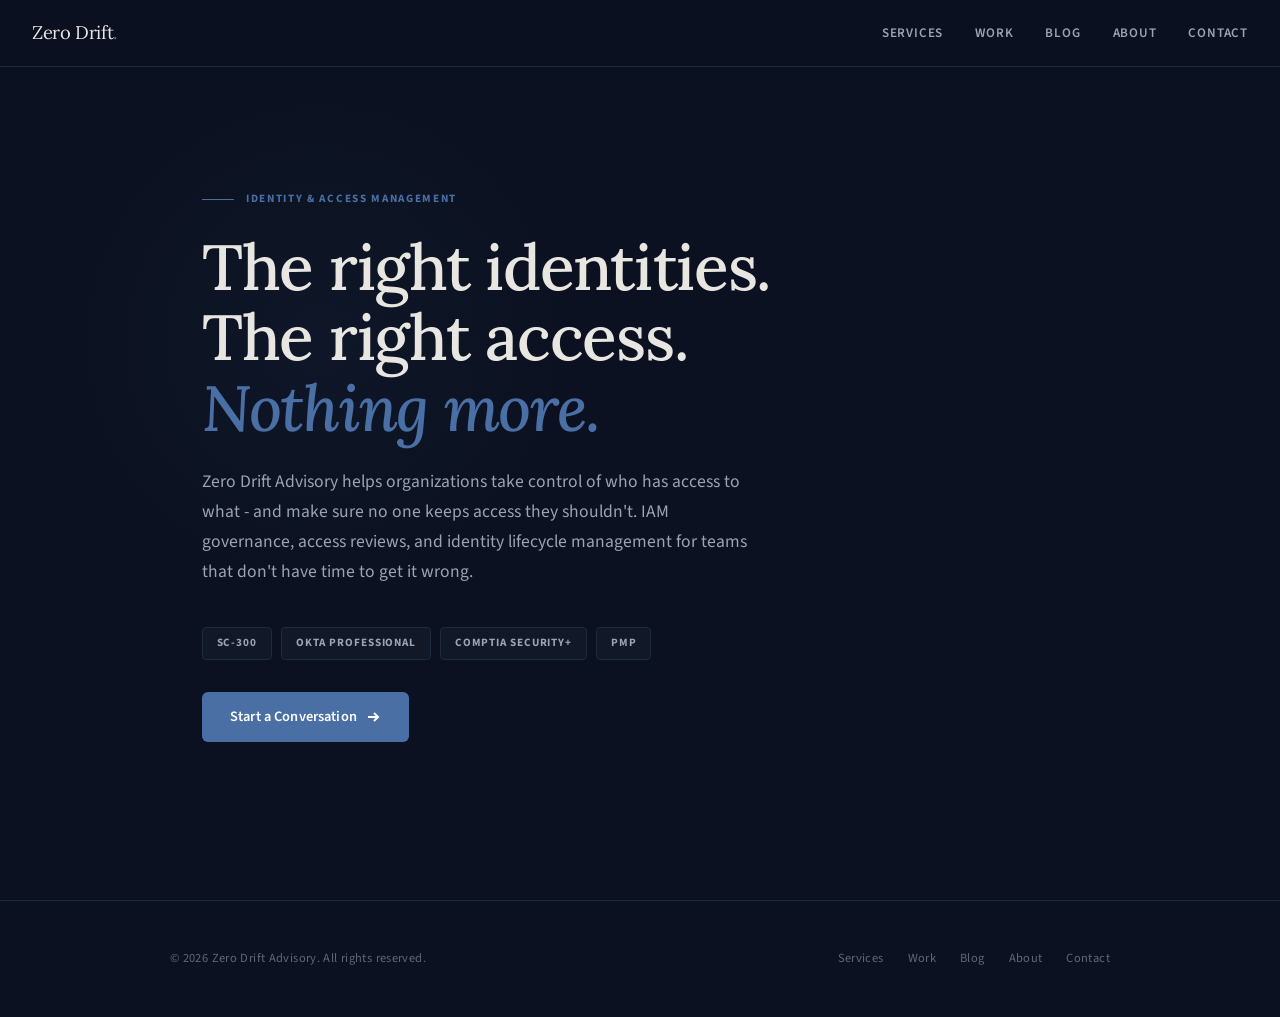
==== index.html @ 2d14dca2 "Add files via upload" ====
<!DOCTYPE html>
<html lang="en">
<head>
<meta charset="UTF-8">
<meta name="viewport" content="width=device-width, initial-scale=1.0">
<title>IAM Consulting - Identity Governance &amp; Access Reviews | Zero Drift Advisory</title>
<meta name="description" content="Zero Drift Advisory delivers IAM consulting, identity governance, access reviews, and JML lifecycle management for organizations that need practical, expert-level identity and access management.">
<meta name="keywords" content="IAM consulting, identity governance, access review, identity and access management, JML lifecycle, access governance, IdP configuration, Okta, Entra ID, Google Workspace, zero drift privileges">
<link rel="canonical" href="https://zerodriftadvisory.com/">
<meta name="robots" content="index, follow">

<!-- Open Graph -->
<meta property="og:title" content="Zero Drift Advisory - IAM Consulting &amp; Identity Governance">
<meta property="og:description" content="Practical identity governance and access management consulting. Access reviews, JML lifecycle design, IdP configuration, and governance frameworks.">
<meta property="og:type" content="website">
<meta property="og:url" content="https://zerodriftadvisory.com/">
<meta property="og:site_name" content="Zero Drift Advisory">
<meta property="og:locale" content="en_US">

<!-- Twitter Card -->
<meta name="twitter:card" content="summary">
<meta name="twitter:title" content="Zero Drift Advisory - IAM Consulting &amp; Identity Governance">
<meta name="twitter:description" content="Practical identity governance and access management consulting for organizations that need it done right.">

<!-- Schema.org JSON-LD -->
<script type="application/ld+json">
{
  "@context": "https://schema.org",
  "@type": "ProfessionalService",
  "name": "Zero Drift Advisory",
  "description": "IAM consulting firm specializing in identity governance, access reviews, JML lifecycle design, and IdP configuration for regulated industries.",
  "url": "https://zerodriftadvisory.com",
  "founder": {
    "@type": "Person",
    "name": "Jake Muniak",
    "jobTitle": "IAM Consultant",
    "description": "Certified project manager and IAM consultant specializing in identity governance and access management."
  },
  "areaServed": {
    "@type": "Country",
    "name": "United States"
  },
  "serviceType": ["IAM Consulting", "Identity Governance", "Access Reviews", "JML Lifecycle Design", "IdP Configuration"],
  "knowsAbout": ["Identity and Access Management", "Okta", "Microsoft Entra ID", "Google Workspace", "Access Governance", "Zero Drift Privileges", "Joiner Mover Leaver"],
  "sameAs": []
}
</script>
<script type="application/ld+json">
{
  "@context": "https://schema.org",
  "@type": "WebSite",
  "name": "Zero Drift Advisory",
  "url": "https://zerodriftadvisory.com",
  "description": "IAM consulting, identity governance, and access management services."
}
</script>

<link rel="preconnect" href="https://fonts.googleapis.com">
<link rel="preconnect" href="https://fonts.gstatic.com" crossorigin>
<link href="https://fonts.googleapis.com/css2?family=Lora:ital,wght@0,400;0,500;0,600;1,400;1,500&family=Source+Sans+3:wght@400;500;600;700&display=swap" rel="stylesheet">
<link rel="stylesheet" href="styles.css">
</head>
<body>

<!-- NAV -->
<nav aria-label="Primary navigation">
  <a href="index.html" class="nav-logo">Zero Drift<span>.</span></a>
  <button class="nav-toggle" aria-label="Toggle navigation" aria-expanded="false">
    <span></span><span></span><span></span>
  </button>
  <div class="nav-links">
    <a href="services.html">Services</a>
    <a href="case-studies.html">Work</a>
    <a href="blog.html">Blog</a>
    <a href="about.html">About</a>
    <a href="contact.html">Contact</a>
  </div>
</nav>

<!-- HERO -->
<div class="page">
  <div class="hero">
    <div class="hero-tag">Identity &amp; Access Management</div>
    <h1>The right identities.<br>The right access.<br><em>Nothing more.</em></h1>
    <p class="hero-sub">Zero Drift Advisory helps organizations take control of who has access to what - and make sure no one keeps access they shouldn't. IAM governance, access reviews, and identity lifecycle management for teams that don't have time to get it wrong.</p>
    <div class="hero-certs">
      <span class="cert-badge">SC-300</span>
      <span class="cert-badge">OKTA PROFESSIONAL</span>
      <span class="cert-badge">COMPTIA SECURITY+</span>
      <span class="cert-badge">PMP</span>
    </div>
    <a href="contact.html" class="btn-primary">
      Start a Conversation
      <svg viewBox="0 0 16 16" fill="none" stroke="currentColor" stroke-width="2"><path d="M3 8h10M9 4l4 4-4 4"/></svg>
    </a>
  </div>
</div>

<!-- FOOTER -->
<footer>
  <div class="footer-inner">
    <span>&copy; 2026 Zero Drift Advisory. All rights reserved.</span>
    <div class="footer-links">
      <a href="services.html">Services</a>
      <a href="case-studies.html">Work</a>
      <a href="blog.html">Blog</a>
      <a href="about.html">About</a>
      <a href="contact.html">Contact</a>
    </div>
  </div>
</footer>

<script src="main.js"></script>
</body>
</html>
---- styles.css ----
/* ═══════════════════════════════════════════════════════════════
   ZERO DRIFT ADVISORY - BASE STYLES
   
   Color Psychology:
   - Deep navy (#0B1120) = authority, stability, trust
   - Slate blue (#4A6FA5) = professionalism, reliability  
   - Warm white (#F0EDE6) = approachability, clarity
   - Muted gold (#C9A96E) = quality, expertise (used sparingly)
   
   Font Psychology:
   - Lora (serif heading) = credibility, tradition, authority
   - Source Sans 3 (body) = clarity, modernity, accessibility
   ═══════════════════════════════════════════════════════════════ */

:root {
  /* Background colors */
  --bg:              #0B1120;
  --bg-card:         #111827;
  --bg-card-hover:   #1A2337;
  --bg-surface:      #0E1526;

  /* Accent / brand colors */
  --accent:          #4A6FA5;
  --accent-dim:      rgba(74,111,165,0.12);
  --accent-glow:     rgba(74,111,165,0.25);
  --accent-warm:     #C9A96E;
  --accent-warm-dim: rgba(201,169,110,0.10);

  /* Text colors */
  --text:            #E8E6E1;
  --text-muted:      #9CA3B4;
  --text-dim:        #5E6678;

  /* Borders */
  --border:          #1E2A3E;
  --border-light:    #2A3650;

  /* Status colors */
  --success:         #5B9E7A;
  --warning:         #D4A94C;
  --danger:          #C06060;

  /* Fonts */
  --font-heading:    'Lora', serif;
  --font-body:       'Source Sans 3', sans-serif;

  /* Typography */
  --h1-size:         clamp(2.6rem, 5.5vw, 4rem);
  --h2-size:         clamp(1.7rem, 3.5vw, 2.4rem);
  --h3-size:         1.05rem;
  --h3-contact-size: 1.5rem;
  --body-size:       0.95rem;
  --body-large:      1.1rem;
  --body-small:      0.88rem;
  --nav-size:        0.82rem;
  --label-size:      0.7rem;
  --button-size:     0.9rem;
  --tag-size:        0.72rem;
  --logo-size:       1.15rem;
  --stat-size:       1.5rem;
  --case-org-size:   1.25rem;
  --step-number-size: 2rem;

  /* Layout */
  --max-width:       940px;
  --card-radius:     8px;
  --button-radius:   6px;
  --card-padding:    1.75rem;
}


/* ── RESET ── */
*, *::before, *::after { margin: 0; padding: 0; box-sizing: border-box; }
html { scroll-behavior: smooth; }

body {
  font-family: var(--font-body);
  background: var(--bg);
  color: var(--text);
  line-height: 1.6;
  font-size: var(--body-size);
  -webkit-font-smoothing: antialiased;
  -moz-osx-font-smoothing: grayscale;
}


/* ── HEADINGS ── */
h1 {
  font-family: var(--font-heading);
  font-size: var(--h1-size);
  line-height: 1.1;
  letter-spacing: -0.02em;
  font-weight: 500;
  color: var(--text);
}

h2, .section-title {
  font-family: var(--font-heading);
  font-size: var(--h2-size);
  letter-spacing: -0.015em;
  font-weight: 500;
  color: var(--text);
}

h3 {
  font-size: var(--h3-size);
  font-weight: 600;
  color: var(--text);
}

p {
  font-size: var(--body-size);
  color: var(--text-muted);
  line-height: 1.7;
}


/* ── LINKS ── */
a { color: var(--accent); text-decoration: none; transition: color 0.2s; }
a:hover { color: var(--text); }


/* ── ANIMATIONS ── */
@keyframes fadeUp {
  from { opacity: 0; transform: translateY(24px); }
  to   { opacity: 1; transform: translateY(0); }
}
.animate-in {
  opacity: 0;
  animation: fadeUp 0.6s ease-out forwards;
}
.animate-in:nth-child(1) { animation-delay: 0s; }
.animate-in:nth-child(2) { animation-delay: 0.08s; }
.animate-in:nth-child(3) { animation-delay: 0.16s; }
.animate-in:nth-child(4) { animation-delay: 0.24s; }
.animate-in:nth-child(5) { animation-delay: 0.32s; }
.animate-in:nth-child(6) { animation-delay: 0.4s; }
.animate-in:nth-child(7) { animation-delay: 0.48s; }
.animate-in:nth-child(8) { animation-delay: 0.56s; }
/* ═══════════════════════════════════════════════════════════════
   LAYOUT - Nav, Footer, Page Wrapper, Hero, Sections
   ═══════════════════════════════════════════════════════════════ */


/* ── BUTTONS ── */
.btn-primary {
  display: inline-flex;
  align-items: center;
  gap: 0.5rem;
  padding: 0.85rem 1.75rem;
  background: var(--accent);
  color: #fff;
  font-family: var(--font-body);
  font-weight: 600;
  font-size: var(--button-size);
  border: none;
  border-radius: var(--button-radius);
  text-decoration: none;
  cursor: pointer;
  transition: transform 0.15s, box-shadow 0.15s, background 0.2s;
  width: fit-content;
  letter-spacing: 0.01em;
}
.btn-primary:hover {
  transform: translateY(-1px);
  box-shadow: 0 8px 30px var(--accent-glow);
  color: #fff;
  background: #5680B8;
}
.btn-primary svg { width: 16px; height: 16px; }

.btn-secondary {
  display: inline-flex;
  align-items: center;
  gap: 0.5rem;
  padding: 0.75rem 1.5rem;
  background: transparent;
  color: var(--accent);
  font-family: var(--font-body);
  font-weight: 600;
  font-size: var(--body-small);
  border: 1px solid var(--accent);
  border-radius: var(--button-radius);
  text-decoration: none;
  cursor: pointer;
  transition: background 0.2s, color 0.2s;
}
.btn-secondary:hover {
  background: var(--accent-dim);
  color: var(--text);
}


/* ── NAV ── */
nav {
  position: fixed;
  top: 0; left: 0; right: 0;
  z-index: 100;
  padding: 1.15rem 2rem;
  background: rgba(11,17,32,0.88);
  backdrop-filter: blur(20px);
  -webkit-backdrop-filter: blur(20px);
  border-bottom: 1px solid var(--border);
  display: flex;
  justify-content: space-between;
  align-items: center;
}

.nav-logo {
  font-family: var(--font-heading);
  font-size: var(--logo-size);
  color: var(--text);
  letter-spacing: -0.02em;
  text-decoration: none;
}
.nav-logo span { color: var(--accent); }

.nav-links {
  display: flex;
  gap: 2rem;
  align-items: center;
}
.nav-links a {
  color: var(--text-muted);
  text-decoration: none;
  font-size: var(--nav-size);
  font-weight: 600;
  letter-spacing: 0.06em;
  text-transform: uppercase;
  transition: color 0.2s;
}
.nav-links a:hover,
.nav-links a.active { color: var(--text); }

/* Mobile nav toggle */
.nav-toggle {
  display: none;
  background: none;
  border: none;
  cursor: pointer;
  padding: 0.5rem;
  color: var(--text);
}
.nav-toggle span {
  display: block;
  width: 22px;
  height: 2px;
  background: var(--text);
  margin: 5px 0;
  transition: transform 0.3s, opacity 0.3s;
  border-radius: 2px;
}
.nav-toggle.open span:nth-child(1) { transform: rotate(45deg) translate(5px, 5px); }
.nav-toggle.open span:nth-child(2) { opacity: 0; }
.nav-toggle.open span:nth-child(3) { transform: rotate(-45deg) translate(5px, -5px); }


/* ── PAGE WRAPPER ── */
.page {
  max-width: var(--max-width);
  margin: 0 auto;
  padding: 0 2rem;
}


/* ── HERO ── */
.hero {
  min-height: 100vh;
  display: flex;
  flex-direction: column;
  justify-content: center;
  padding-top: 6rem;
  padding-bottom: 4rem;
  position: relative;
}
.hero::before {
  content: '';
  position: absolute;
  top: 10%;
  left: -15%;
  width: 500px;
  height: 500px;
  background: radial-gradient(circle, rgba(74,111,165,0.06) 0%, transparent 70%);
  pointer-events: none;
}
.hero-tag {
  font-size: var(--label-size);
  font-weight: 700;
  letter-spacing: 0.15em;
  text-transform: uppercase;
  color: var(--accent);
  margin-bottom: 1.5rem;
  display: flex;
  align-items: center;
  gap: 0.75rem;
}
.hero-tag::before {
  content: '';
  width: 32px;
  height: 1px;
  background: var(--accent);
}
.hero h1 { margin-bottom: 1.5rem; }
.hero h1 em {
  font-style: italic;
  color: var(--accent);
}
.hero-sub {
  font-size: var(--body-large);
  color: var(--text-muted);
  max-width: 560px;
  line-height: 1.7;
  margin-bottom: 2.5rem;
}
.hero-certs {
  display: flex;
  flex-wrap: wrap;
  gap: 0.6rem;
  margin-bottom: 2rem;
}
.cert-badge {
  font-size: var(--label-size);
  font-weight: 700;
  letter-spacing: 0.08em;
  padding: 0.4rem 0.85rem;
  border: 1px solid var(--border);
  border-radius: 4px;
  color: var(--text-muted);
  background: var(--bg-card);
}

.hero-tag,
.hero h1,
.hero-sub,
.hero-certs,
.hero .btn-primary {
  animation: fadeUp 0.6s ease-out both;
}
.hero h1      { animation-delay: 0.1s; }
.hero-sub     { animation-delay: 0.2s; }
.hero-certs   { animation-delay: 0.3s; }
.hero .btn-primary { animation-delay: 0.4s; }


/* ── SECTIONS (used on inner pages) ── */
.page-header {
  padding-top: 8rem;
  padding-bottom: 3rem;
}
.section-label {
  font-size: var(--label-size);
  font-weight: 700;
  letter-spacing: 0.18em;
  text-transform: uppercase;
  color: var(--accent);
  margin-bottom: 0.75rem;
}
.section-title { margin-bottom: 1rem; }
.section-desc {
  color: var(--text-muted);
  max-width: 560px;
  margin-bottom: 3rem;
  line-height: 1.7;
}

.page-section {
  padding: 4rem 0;
}
.page-section + .page-section {
  border-top: 1px solid var(--border);
}


/* ── DIVIDER ── */
.divider {
  max-width: var(--max-width);
  margin: 0 auto;
  height: 1px;
  background: var(--border);
}


/* ── FOOTER ── */
footer {
  text-align: center;
  padding: 3rem 2rem;
  border-top: 1px solid var(--border);
  color: var(--text-dim);
  font-size: 0.78rem;
  letter-spacing: 0.03em;
}
footer .footer-inner {
  max-width: var(--max-width);
  margin: 0 auto;
  display: flex;
  justify-content: space-between;
  align-items: center;
}
footer .footer-links {
  display: flex;
  gap: 1.5rem;
}
footer .footer-links a {
  color: var(--text-dim);
  font-size: 0.78rem;
  text-decoration: none;
  transition: color 0.2s;
}
footer .footer-links a:hover { color: var(--text-muted); }
/* ═══════════════════════════════════════════════════════════════
   COMPONENTS - Services, Cases, Approach, About, Contact, Blog
   ═══════════════════════════════════════════════════════════════ */


/* ── SERVICES GRID ── */
.services-grid {
  display: grid;
  grid-template-columns: repeat(2, 1fr);
  gap: 1.25rem;
}
.service-card {
  background: var(--bg-card);
  border: 1px solid var(--border);
  border-radius: var(--card-radius);
  padding: var(--card-padding);
  transition: border-color 0.25s, background 0.25s, transform 0.2s;
}
.service-card:hover {
  border-color: var(--accent);
  background: var(--bg-card-hover);
  transform: translateY(-2px);
}
.service-icon {
  width: 40px;
  height: 40px;
  background: var(--accent-dim);
  border-radius: var(--card-radius);
  display: flex;
  align-items: center;
  justify-content: center;
  margin-bottom: 1rem;
  color: var(--accent);
  font-size: 1.1rem;
}
.service-card h3 { margin-bottom: 0.5rem; }
.service-card p {
  font-size: var(--body-small);
  line-height: 1.65;
}


/* ── CASE STUDIES GRID ── */
.cases-grid {
  display: grid;
  grid-template-columns: repeat(2, 1fr);
  gap: 1.5rem;
}
.case-card {
  background: var(--bg-card);
  border: 1px solid var(--border);
  border-radius: var(--card-radius);
  overflow: hidden;
  transition: border-color 0.25s, transform 0.25s;
  text-decoration: none;
  color: inherit;
  display: flex;
  flex-direction: column;
}
.case-card:hover {
  border-color: var(--accent);
  transform: translateY(-3px);
  color: inherit;
}
.case-card-image {
  width: 100%;
  height: 200px;
  background: var(--bg-surface);
  display: flex;
  align-items: center;
  justify-content: center;
  border-bottom: 1px solid var(--border);
  overflow: hidden;
}
.case-card-image img {
  width: 300px;
  height: 200px;
  object-fit: contain;
  opacity: 0.7;
}
.case-card-image .placeholder-logo {
  width: 120px;
  height: 120px;
  border-radius: 12px;
  background: linear-gradient(135deg, var(--accent-dim) 0%, rgba(74,111,165,0.06) 100%);
  border: 1px solid var(--border-light);
  display: flex;
  align-items: center;
  justify-content: center;
  color: var(--text-dim);
  font-size: var(--label-size);
  font-weight: 600;
  letter-spacing: 0.08em;
  text-transform: uppercase;
}
.case-card-body {
  padding: 1.5rem;
  flex: 1;
  display: flex;
  flex-direction: column;
}
.case-card-type {
  font-size: var(--label-size);
  font-weight: 700;
  letter-spacing: 0.1em;
  text-transform: uppercase;
  color: var(--accent);
  margin-bottom: 0.5rem;
}
.case-card-org {
  font-family: var(--font-heading);
  font-size: var(--case-org-size);
  letter-spacing: -0.01em;
  margin-bottom: 0.6rem;
  color: var(--text);
  font-weight: 500;
}
.case-card-desc {
  color: var(--text-muted);
  font-size: var(--body-small);
  line-height: 1.6;
  margin-bottom: 1rem;
  flex: 1;
}
.case-card-stats {
  display: flex;
  flex-wrap: wrap;
  gap: 1.25rem;
  padding-top: 1rem;
  border-top: 1px solid var(--border);
}
.case-stat-value {
  font-size: 1.15rem;
  font-weight: 700;
  color: var(--text);
  line-height: 1;
}
.case-stat-label {
  font-size: var(--tag-size);
  color: var(--text-dim);
  text-transform: uppercase;
  letter-spacing: 0.06em;
  margin-top: 0.2rem;
}
.case-card-tags {
  display: flex;
  flex-wrap: wrap;
  gap: 0.35rem;
  margin-top: 0.75rem;
}
.deliverable-tag {
  font-size: var(--tag-size);
  font-weight: 500;
  padding: 0.25rem 0.55rem;
  background: rgba(91,158,122,0.08);
  color: var(--success);
  border-radius: 4px;
  letter-spacing: 0.02em;
}

/* In-progress card */
.case-card.in-progress {
  border-style: dashed;
  opacity: 0.55;
}
.case-card.in-progress:hover {
  transform: none;
  border-color: var(--border);
}


/* ── APPROACH STEPS ── */
.approach-steps {
  display: grid;
  grid-template-columns: repeat(4, 1fr);
  gap: 1.25rem;
  counter-reset: step;
}
.approach-step {
  position: relative;
  padding: var(--card-padding);
  background: var(--bg-card);
  border: 1px solid var(--border);
  border-radius: var(--card-radius);
  counter-increment: step;
  transition: border-color 0.25s;
}
.approach-step:hover { border-color: var(--accent); }
.approach-step::before {
  content: counter(step, decimal-leading-zero);
  font-family: var(--font-heading);
  font-size: var(--step-number-size);
  color: var(--accent);
  opacity: 0.4;
  display: block;
  margin-bottom: 0.75rem;
}
.approach-step h3 {
  font-size: var(--h3-size);
  margin-bottom: 0.4rem;
}
.approach-step p {
  font-size: var(--body-small);
  line-height: 1.6;
}


/* ── ABOUT ── */
.about-content {
  display: grid;
  grid-template-columns: 1fr 1fr;
  gap: 3rem;
  align-items: start;
}
.about-text p {
  line-height: 1.75;
  margin-bottom: 1rem;
}
.about-details {
  background: var(--bg-card);
  border: 1px solid var(--border);
  border-radius: var(--card-radius);
  padding: var(--card-padding);
}
.about-detail-row {
  display: flex;
  justify-content: space-between;
  padding: 0.7rem 0;
  border-bottom: 1px solid var(--border);
  font-size: var(--body-small);
}
.about-detail-row:last-child { border-bottom: none; }
.about-detail-row .label { color: var(--text-dim); }
.about-detail-row .value { color: var(--text); font-weight: 500; }


/* ── CONTACT ── */
.contact-box {
  background: var(--bg-card);
  border: 1px solid var(--border);
  border-radius: var(--card-radius);
  padding: 3rem;
  text-align: center;
  max-width: 560px;
  margin: 0 auto;
}
.contact-box h3 {
  font-family: var(--font-heading);
  font-size: var(--h3-contact-size);
  margin-bottom: 0.75rem;
  font-weight: 500;
}
.contact-box p {
  margin-bottom: 1.5rem;
  font-size: var(--body-small);
}

/* ── CTA SECTIONS ── */
.cta-section {
  text-align: center;
  padding-bottom: 5rem;
}
.cta-section p {
  color: var(--text-muted);
  margin-bottom: 1.5rem;
}
.cta-section-tall {
  padding-bottom: 6rem;
}


/* ── BLOG ── */
.blog-grid {
  display: grid;
  grid-template-columns: 1fr;
  gap: 1.5rem;
}
.blog-card {
  background: var(--bg-card);
  border: 1px solid var(--border);
  border-radius: var(--card-radius);
  padding: var(--card-padding);
  transition: border-color 0.25s, background 0.25s, transform 0.2s;
  text-decoration: none;
  color: inherit;
  display: block;
}
.blog-card:hover {
  border-color: var(--accent);
  background: var(--bg-card-hover);
  transform: translateY(-2px);
  color: inherit;
}
.blog-card-meta {
  display: flex;
  align-items: center;
  gap: 1rem;
  margin-bottom: 0.75rem;
}
.blog-card-date {
  font-size: var(--label-size);
  font-weight: 600;
  letter-spacing: 0.06em;
  text-transform: uppercase;
  color: var(--text-dim);
}
.blog-card-category {
  font-size: var(--tag-size);
  font-weight: 600;
  padding: 0.2rem 0.5rem;
  background: var(--accent-dim);
  color: var(--accent);
  border-radius: 3px;
  letter-spacing: 0.04em;
  text-transform: uppercase;
}
.blog-card h3 {
  font-family: var(--font-heading);
  font-size: 1.2rem;
  font-weight: 500;
  margin-bottom: 0.5rem;
  color: var(--text);
  line-height: 1.35;
}
.blog-card p {
  font-size: var(--body-small);
  line-height: 1.65;
  color: var(--text-muted);
}
.blog-card-tags {
  display: flex;
  flex-wrap: wrap;
  gap: 0.35rem;
  margin-top: 0.75rem;
}
.blog-tag {
  font-size: var(--tag-size);
  font-weight: 500;
  padding: 0.2rem 0.5rem;
  border: 1px solid var(--border);
  border-radius: 3px;
  color: var(--text-dim);
  letter-spacing: 0.02em;
}
.blog-card-read {
  display: inline-flex;
  align-items: center;
  gap: 0.35rem;
  margin-top: 1rem;
  font-size: var(--body-small);
  font-weight: 600;
  color: var(--accent);
}
.blog-card-read svg { width: 14px; height: 14px; }

/* Blog featured card variant */
.blog-card.featured {
  border-color: var(--border-light);
  position: relative;
}
.blog-card.featured::before {
  content: 'FEATURED';
  position: absolute;
  top: var(--card-padding);
  right: var(--card-padding);
  font-size: var(--tag-size);
  font-weight: 700;
  letter-spacing: 0.1em;
  color: var(--accent-warm);
  background: var(--accent-warm-dim);
  padding: 0.2rem 0.55rem;
  border-radius: 3px;
}
/* ═══════════════════════════════════════════════════════════════
   RESPONSIVE BREAKPOINTS
   
   Targets:
   - 1200px+ : Desktop (default)
   - 769-1200px : Tablet landscape / small desktop
   - 481-768px : Tablet portrait
   - 320-480px : Mobile
   
   Coverage: ~98% of devices per StatCounter data
   ═══════════════════════════════════════════════════════════════ */

/* Tablet landscape / small desktop */
@media (max-width: 1024px) {
  .approach-steps {
    grid-template-columns: repeat(2, 1fr);
  }
}

/* Tablet portrait */
@media (max-width: 768px) {
  nav {
    padding: 1rem 1.25rem;
  }
  .nav-links {
    display: none;
    position: fixed;
    top: 0;
    left: 0;
    right: 0;
    bottom: 0;
    background: rgba(11,17,32,0.97);
    backdrop-filter: blur(24px);
    -webkit-backdrop-filter: blur(24px);
    flex-direction: column;
    justify-content: center;
    align-items: center;
    gap: 2rem;
    z-index: 99;
  }
  .nav-links.open { display: flex; }
  .nav-links a {
    font-size: 1.1rem;
    letter-spacing: 0.1em;
  }
  .nav-toggle { display: block; z-index: 101; }

  .hero { padding-top: 5rem; min-height: auto; padding-bottom: 3rem; }
  .page-header { padding-top: 6rem; padding-bottom: 2rem; }
  .page { padding: 0 1.25rem; }

  .services-grid { grid-template-columns: 1fr; }
  .cases-grid { grid-template-columns: 1fr; }
  .approach-steps { grid-template-columns: 1fr; }
  .about-content { grid-template-columns: 1fr; gap: 1.5rem; }

  .contact-box { padding: 2rem 1.5rem; }

  footer .footer-inner {
    flex-direction: column;
    gap: 1rem;
  }
}

/* Mobile */
@media (max-width: 480px) {
  :root {
    --h1-size: 2.2rem;
    --h2-size: 1.6rem;
    --card-padding: 1.25rem;
  }

  nav { padding: 0.85rem 1rem; }
  .hero { padding-top: 4.5rem; }
  .page-header { padding-top: 5rem; }
  .page { padding: 0 1rem; }

  .hero-certs { gap: 0.4rem; }
  .cert-badge { font-size: 0.62rem; padding: 0.3rem 0.6rem; }

  .case-card-image { height: 160px; }
  .case-card-body { padding: 1.25rem; }

  .page-section { padding: 3rem 0; }
}

/* Small mobile (iPhone SE, Galaxy S series) */
@media (max-width: 360px) {
  :root {
    --h1-size: 1.9rem;
    --h2-size: 1.45rem;
  }
  .page { padding: 0 0.85rem; }
  .btn-primary { padding: 0.75rem 1.25rem; font-size: 0.85rem; }
}

/* Landscape phone */
@media (max-height: 500px) and (orientation: landscape) {
  .hero { min-height: auto; padding-top: 5rem; padding-bottom: 2rem; }
}

/* High-DPI / retina - ensure crisp borders */
@media (-webkit-min-device-pixel-ratio: 2), (min-resolution: 192dpi) {
  .service-card,
  .case-card,
  .approach-step,
  .about-details,
  .contact-box,
  .blog-card {
    border-width: 0.5px;
  }
}

/* Prefers reduced motion */
@media (prefers-reduced-motion: reduce) {
  *, *::before, *::after {
    animation-duration: 0.01ms !important;
    transition-duration: 0.01ms !important;
  }
}
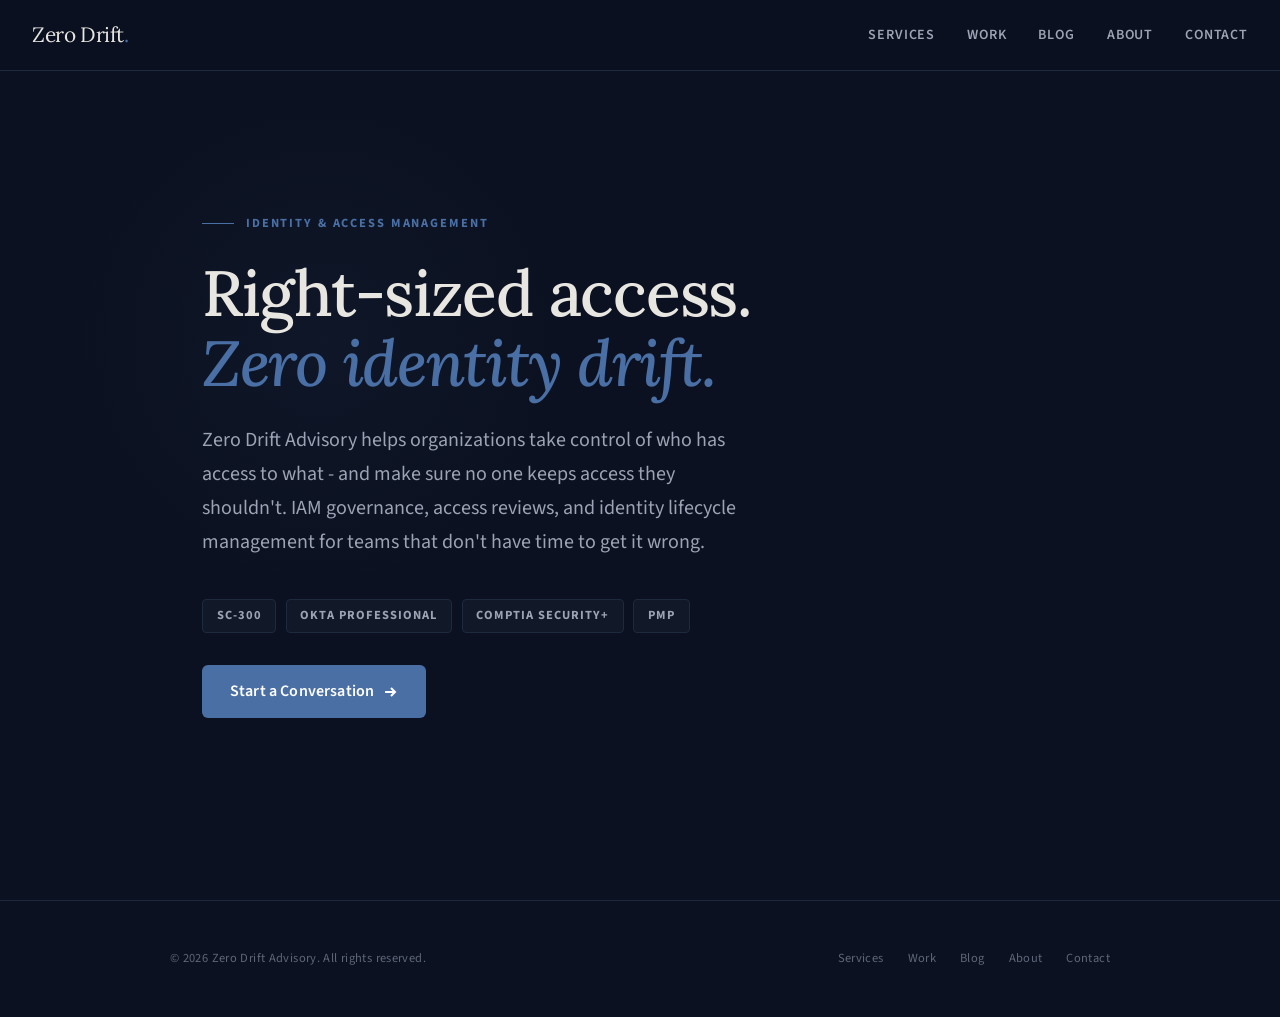
==== commit 9cbf3012: "Update index.html" ====
--- a/index.html
+++ b/index.html
@@ -81,7 +81,7 @@
 <div class="page">
   <div class="hero">
     <div class="hero-tag">Identity &amp; Access Management</div>
-    <h1>The right identities.<br>The right access.<br><em>Nothing more.</em></h1>
+    <h1>Right-sized access.<br><em>Zero identity drift.</em></h1>
     <p class="hero-sub">Zero Drift Advisory helps organizations take control of who has access to what - and make sure no one keeps access they shouldn't. IAM governance, access reviews, and identity lifecycle management for teams that don't have time to get it wrong.</p>
     <div class="hero-certs">
       <span class="cert-badge">SC-300</span>
--- a/styles.css
+++ b/styles.css
@@ -1,15 +1,15 @@
 /* ═══════════════════════════════════════════════════════════════
    ZERO DRIFT ADVISORY - BASE STYLES
    
-   Color Psychology:
-   - Deep navy (#0B1120) = authority, stability, trust
-   - Slate blue (#4A6FA5) = professionalism, reliability  
-   - Warm white (#F0EDE6) = approachability, clarity
-   - Muted gold (#C9A96E) = quality, expertise (used sparingly)
+   Palette:
+   - Deep navy (#0B1120) - base background
+   - Slate blue (#4A6FA5) - primary accent
+   - Warm white (#F0EDE6) - text
+   - Muted gold (#C9A96E) - reserved accent
    
-   Font Psychology:
-   - Lora (serif heading) = credibility, tradition, authority
-   - Source Sans 3 (body) = clarity, modernity, accessibility
+   Fonts:
+   - Lora (serif) - headings
+   - Source Sans 3 (sans) - body
    ═══════════════════════════════════════════════════════════════ */
 
 :root {
@@ -47,19 +47,19 @@
   /* Typography */
   --h1-size:         clamp(2.6rem, 5.5vw, 4rem);
   --h2-size:         clamp(1.7rem, 3.5vw, 2.4rem);
-  --h3-size:         1.05rem;
-  --h3-contact-size: 1.5rem;
-  --body-size:       0.95rem;
-  --body-large:      1.1rem;
-  --body-small:      0.88rem;
-  --nav-size:        0.82rem;
-  --label-size:      0.7rem;
-  --button-size:     0.9rem;
-  --tag-size:        0.72rem;
-  --logo-size:       1.15rem;
-  --stat-size:       1.5rem;
-  --case-org-size:   1.25rem;
-  --step-number-size: 2rem;
+  --h3-size:         1.2rem;
+  --h3-contact-size: 1.7rem;
+  --body-size:       1.08rem;
+  --body-large:      1.25rem;
+  --body-small:      1rem;
+  --nav-size:        0.88rem;
+  --label-size:      0.78rem;
+  --button-size:     1rem;
+  --tag-size:        0.8rem;
+  --logo-size:       1.3rem;
+  --stat-size:       1.65rem;
+  --case-org-size:   1.4rem;
+  --step-number-size: 2.2rem;
 
   /* Layout */
   --max-width:       940px;
@@ -482,10 +482,10 @@
   overflow: hidden;
 }
 .case-card-image img {
-  width: 300px;
-  height: 200px;
-  object-fit: contain;
-  opacity: 0.7;
+  width: 100%;
+  height: 100%;
+  object-fit: cover;
+  opacity: 1;
 }
 .case-card-image .placeholder-logo {
   width: 120px;
@@ -803,28 +803,26 @@
 @media (max-width: 768px) {
   nav {
     padding: 1rem 1.25rem;
+    position: sticky;
+    flex-wrap: wrap;
   }
   .nav-links {
     display: none;
-    position: fixed;
-    top: 0;
-    left: 0;
-    right: 0;
-    bottom: 0;
-    background: rgba(11,17,32,0.97);
-    backdrop-filter: blur(24px);
-    -webkit-backdrop-filter: blur(24px);
+    flex-basis: 100%;
     flex-direction: column;
-    justify-content: center;
-    align-items: center;
-    gap: 2rem;
-    z-index: 99;
+    gap: 0;
+    padding: 0.75rem 0 0.25rem;
+    border-top: 1px solid var(--border);
+    margin-top: 0.75rem;
   }
   .nav-links.open { display: flex; }
   .nav-links a {
-    font-size: 1.1rem;
-    letter-spacing: 0.1em;
+    font-size: 0.9rem;
+    letter-spacing: 0.08em;
+    padding: 0.65rem 0;
+    border-bottom: 1px solid var(--border);
   }
+  .nav-links a:last-child { border-bottom: none; }
   .nav-toggle { display: block; z-index: 101; }
 
   .hero { padding-top: 5rem; min-height: auto; padding-bottom: 3rem; }
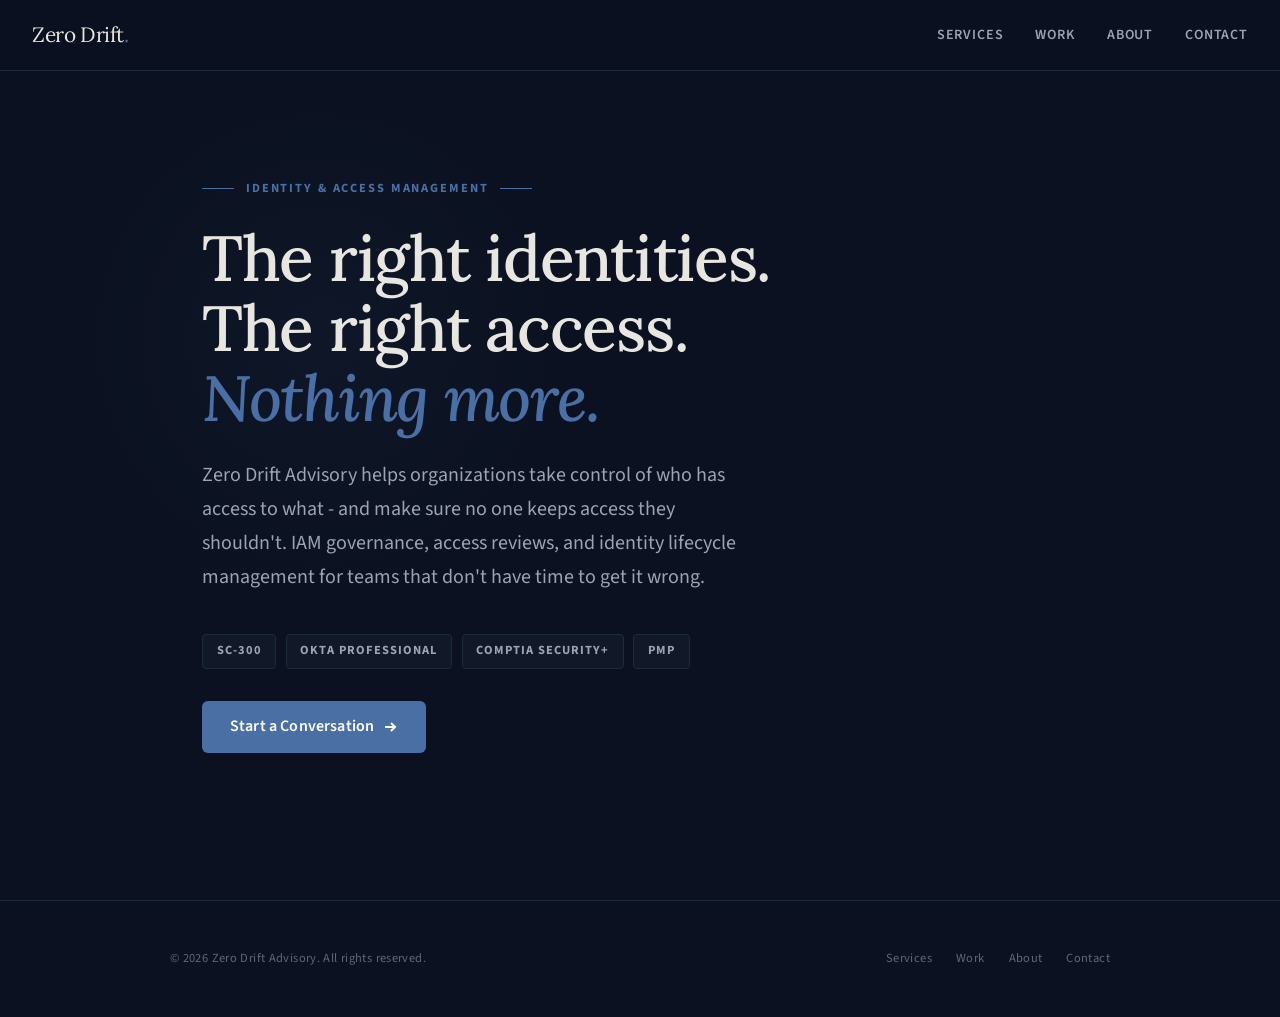
==== commit 4adffa81: "Update index.html" ====
--- a/index.html
+++ b/index.html
@@ -71,7 +71,6 @@
   <div class="nav-links">
     <a href="services.html">Services</a>
     <a href="case-studies.html">Work</a>
-    <a href="blog.html">Blog</a>
     <a href="about.html">About</a>
     <a href="contact.html">Contact</a>
   </div>
@@ -81,7 +80,7 @@
 <div class="page">
   <div class="hero">
     <div class="hero-tag">Identity &amp; Access Management</div>
-    <h1>Right-sized access.<br><em>Zero identity drift.</em></h1>
+    <h1>The right identities.<br>The right access.<br><em>Nothing more.</em></h1>
     <p class="hero-sub">Zero Drift Advisory helps organizations take control of who has access to what - and make sure no one keeps access they shouldn't. IAM governance, access reviews, and identity lifecycle management for teams that don't have time to get it wrong.</p>
     <div class="hero-certs">
       <span class="cert-badge">SC-300</span>
@@ -103,7 +102,6 @@
     <div class="footer-links">
       <a href="services.html">Services</a>
       <a href="case-studies.html">Work</a>
-      <a href="blog.html">Blog</a>
       <a href="about.html">About</a>
       <a href="contact.html">Contact</a>
     </div>
--- a/styles.css
+++ b/styles.css
@@ -295,6 +295,12 @@
   gap: 0.75rem;
 }
 .hero-tag::before {
+  content: '';
+  width: 32px;
+  height: 1px;
+  background: var(--accent);
+}
+.hero-tag::after {
   content: '';
   width: 32px;
   height: 1px;
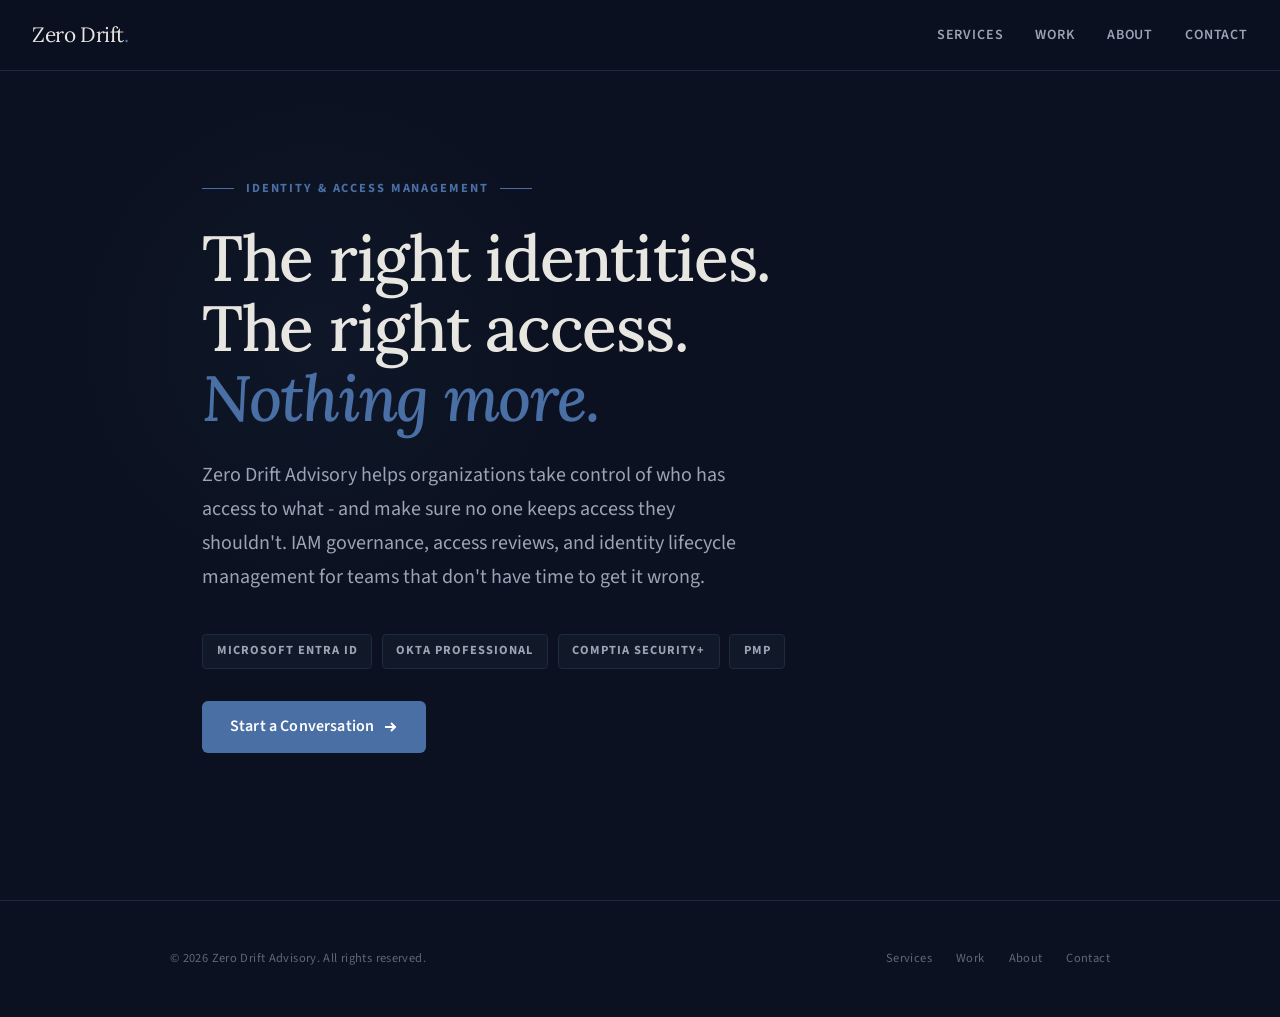
==== commit a127183b: "Update index.html" ====
--- a/index.html
+++ b/index.html
@@ -83,7 +83,7 @@
     <h1>The right identities.<br>The right access.<br><em>Nothing more.</em></h1>
     <p class="hero-sub">Zero Drift Advisory helps organizations take control of who has access to what - and make sure no one keeps access they shouldn't. IAM governance, access reviews, and identity lifecycle management for teams that don't have time to get it wrong.</p>
     <div class="hero-certs">
-      <span class="cert-badge">SC-300</span>
+      <span class="cert-badge">MICROSOFT ENTRA ID</span>
       <span class="cert-badge">OKTA PROFESSIONAL</span>
       <span class="cert-badge">COMPTIA SECURITY+</span>
       <span class="cert-badge">PMP</span>
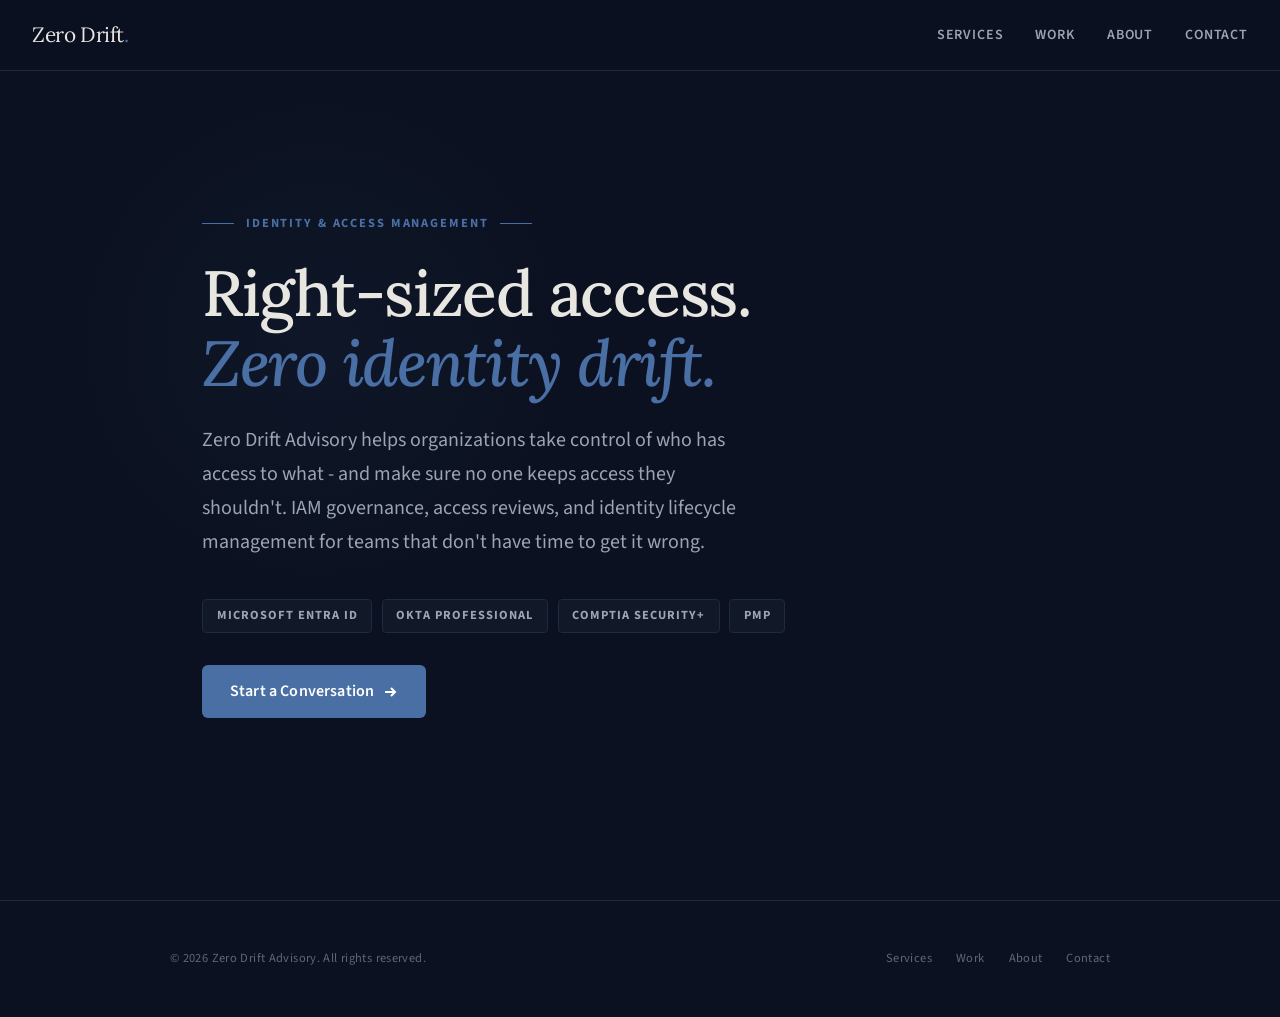
==== commit 81b5d4d7: "Update index.html" ====
--- a/index.html
+++ b/index.html
@@ -80,7 +80,7 @@
 <div class="page">
   <div class="hero">
     <div class="hero-tag">Identity &amp; Access Management</div>
-    <h1>The right identities.<br>The right access.<br><em>Nothing more.</em></h1>
+    <h1>Right-sized access.<br><em>Zero identity drift.</em></h1>
     <p class="hero-sub">Zero Drift Advisory helps organizations take control of who has access to what - and make sure no one keeps access they shouldn't. IAM governance, access reviews, and identity lifecycle management for teams that don't have time to get it wrong.</p>
     <div class="hero-certs">
       <span class="cert-badge">MICROSOFT ENTRA ID</span>
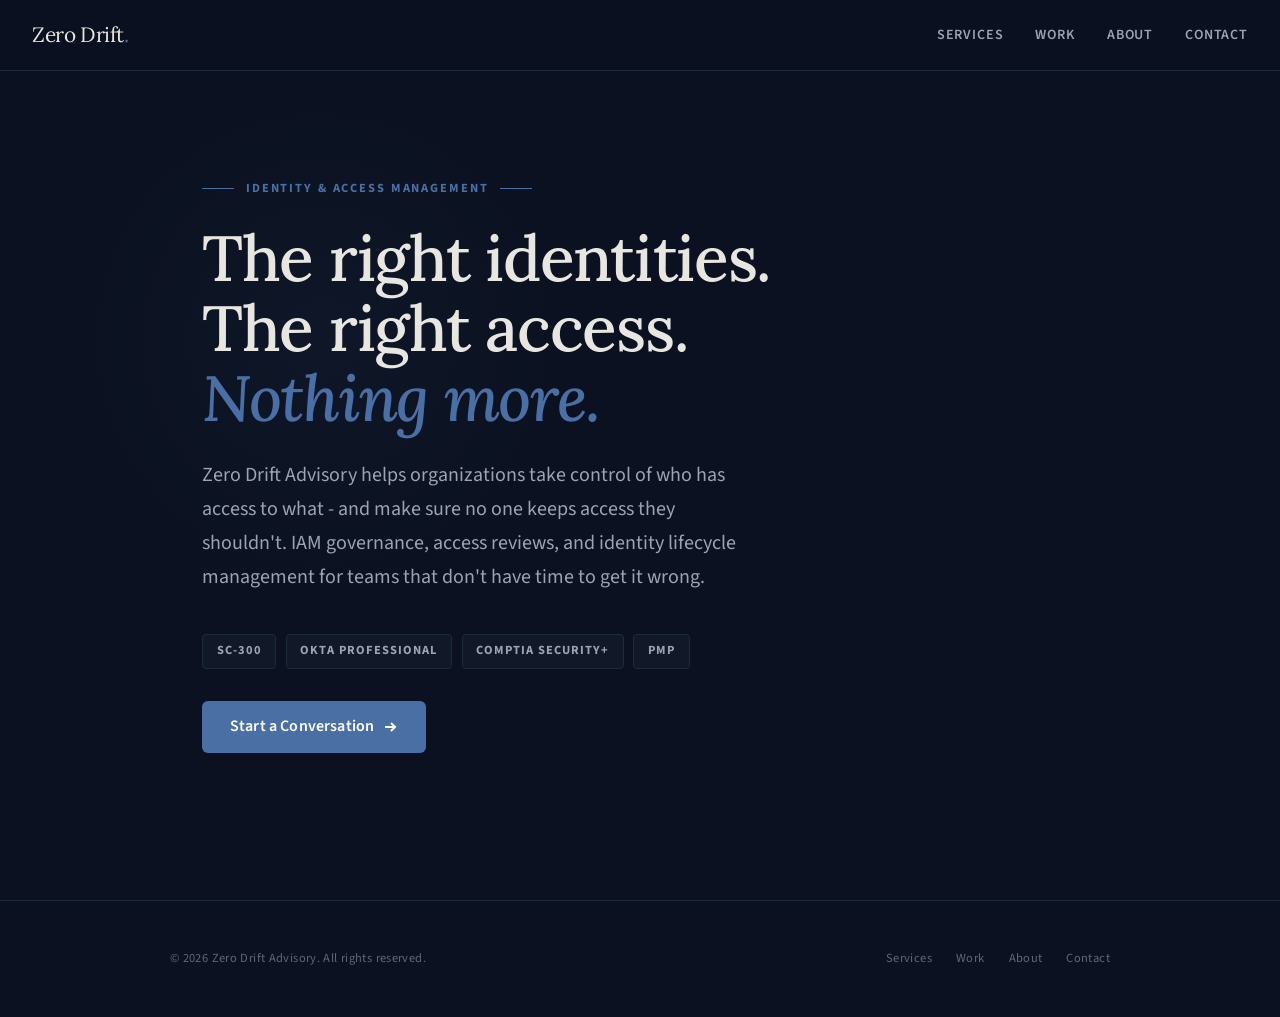
==== commit d6d07b7e: "Update index.html" ====
--- a/index.html
+++ b/index.html
@@ -80,10 +80,10 @@
 <div class="page">
   <div class="hero">
     <div class="hero-tag">Identity &amp; Access Management</div>
-    <h1>Right-sized access.<br><em>Zero identity drift.</em></h1>
+    <h1>The right identities.<br>The right access.<br><em>Nothing more.</em></h1>
     <p class="hero-sub">Zero Drift Advisory helps organizations take control of who has access to what - and make sure no one keeps access they shouldn't. IAM governance, access reviews, and identity lifecycle management for teams that don't have time to get it wrong.</p>
     <div class="hero-certs">
-      <span class="cert-badge">MICROSOFT ENTRA ID</span>
+      <span class="cert-badge">SC-300</span>
       <span class="cert-badge">OKTA PROFESSIONAL</span>
       <span class="cert-badge">COMPTIA SECURITY+</span>
       <span class="cert-badge">PMP</span>
@@ -109,5 +109,6 @@
 </footer>
 
 <script src="main.js"></script>
+<script defer src='https://static.cloudflareinsights.com/beacon.min.js' data-cf-beacon='{"token": "ba2ddd10291c403c91e415c3f18c4c99"}'></script>
 </body>
 </html>
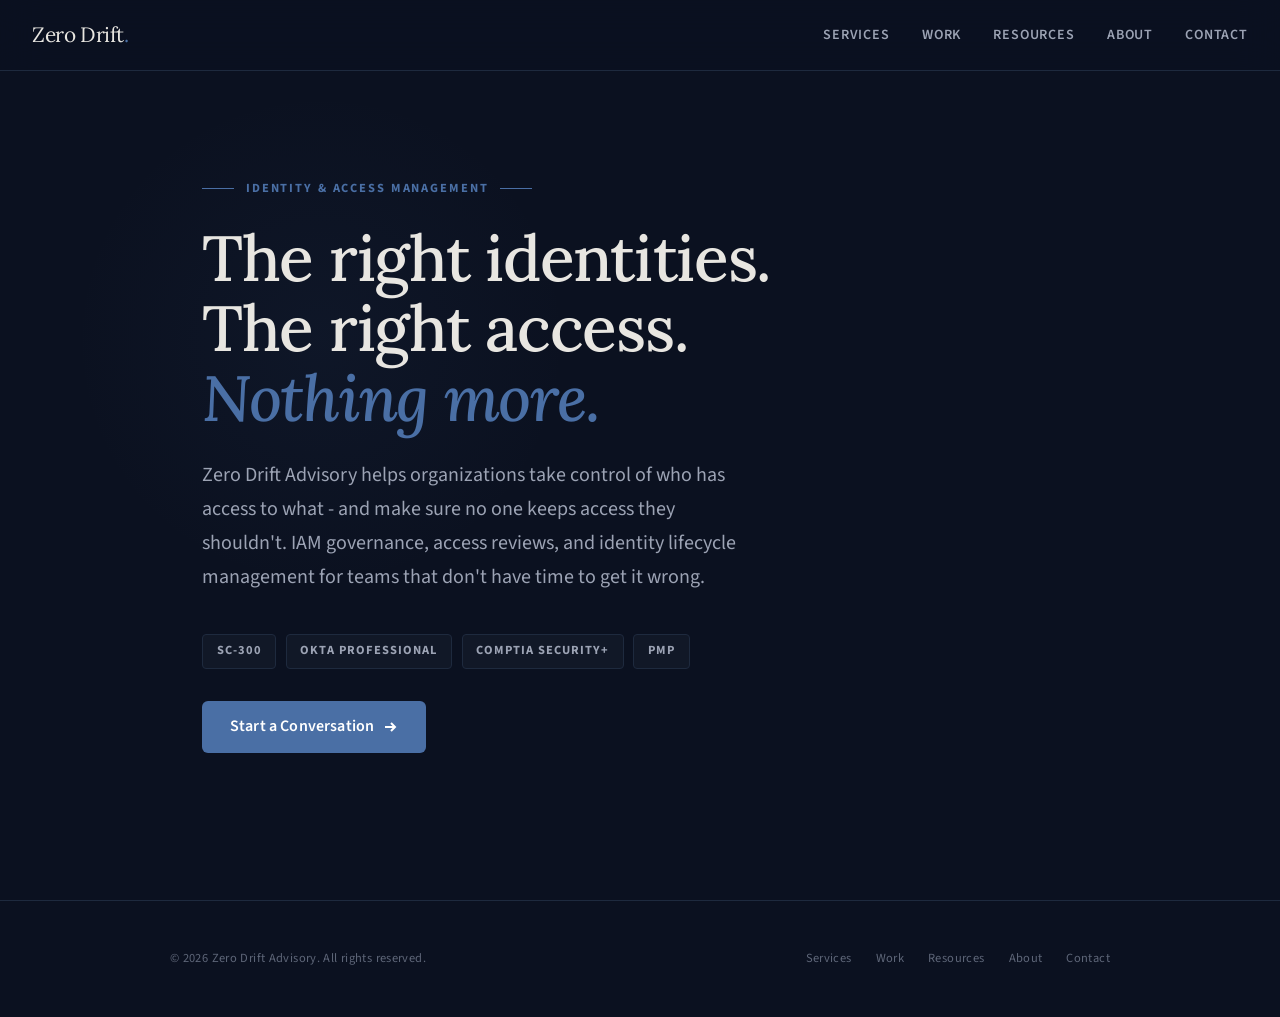
==== commit 66ad8ea6: "Update index.html" ====
--- a/index.html
+++ b/index.html
@@ -71,6 +71,7 @@
   <div class="nav-links">
     <a href="services.html">Services</a>
     <a href="case-studies.html">Work</a>
+    <a href="resources.html">Resources</a>
     <a href="about.html">About</a>
     <a href="contact.html">Contact</a>
   </div>
@@ -102,6 +103,7 @@
     <div class="footer-links">
       <a href="services.html">Services</a>
       <a href="case-studies.html">Work</a>
+    <a href="resources.html">Resources</a>
       <a href="about.html">About</a>
       <a href="contact.html">Contact</a>
     </div>
